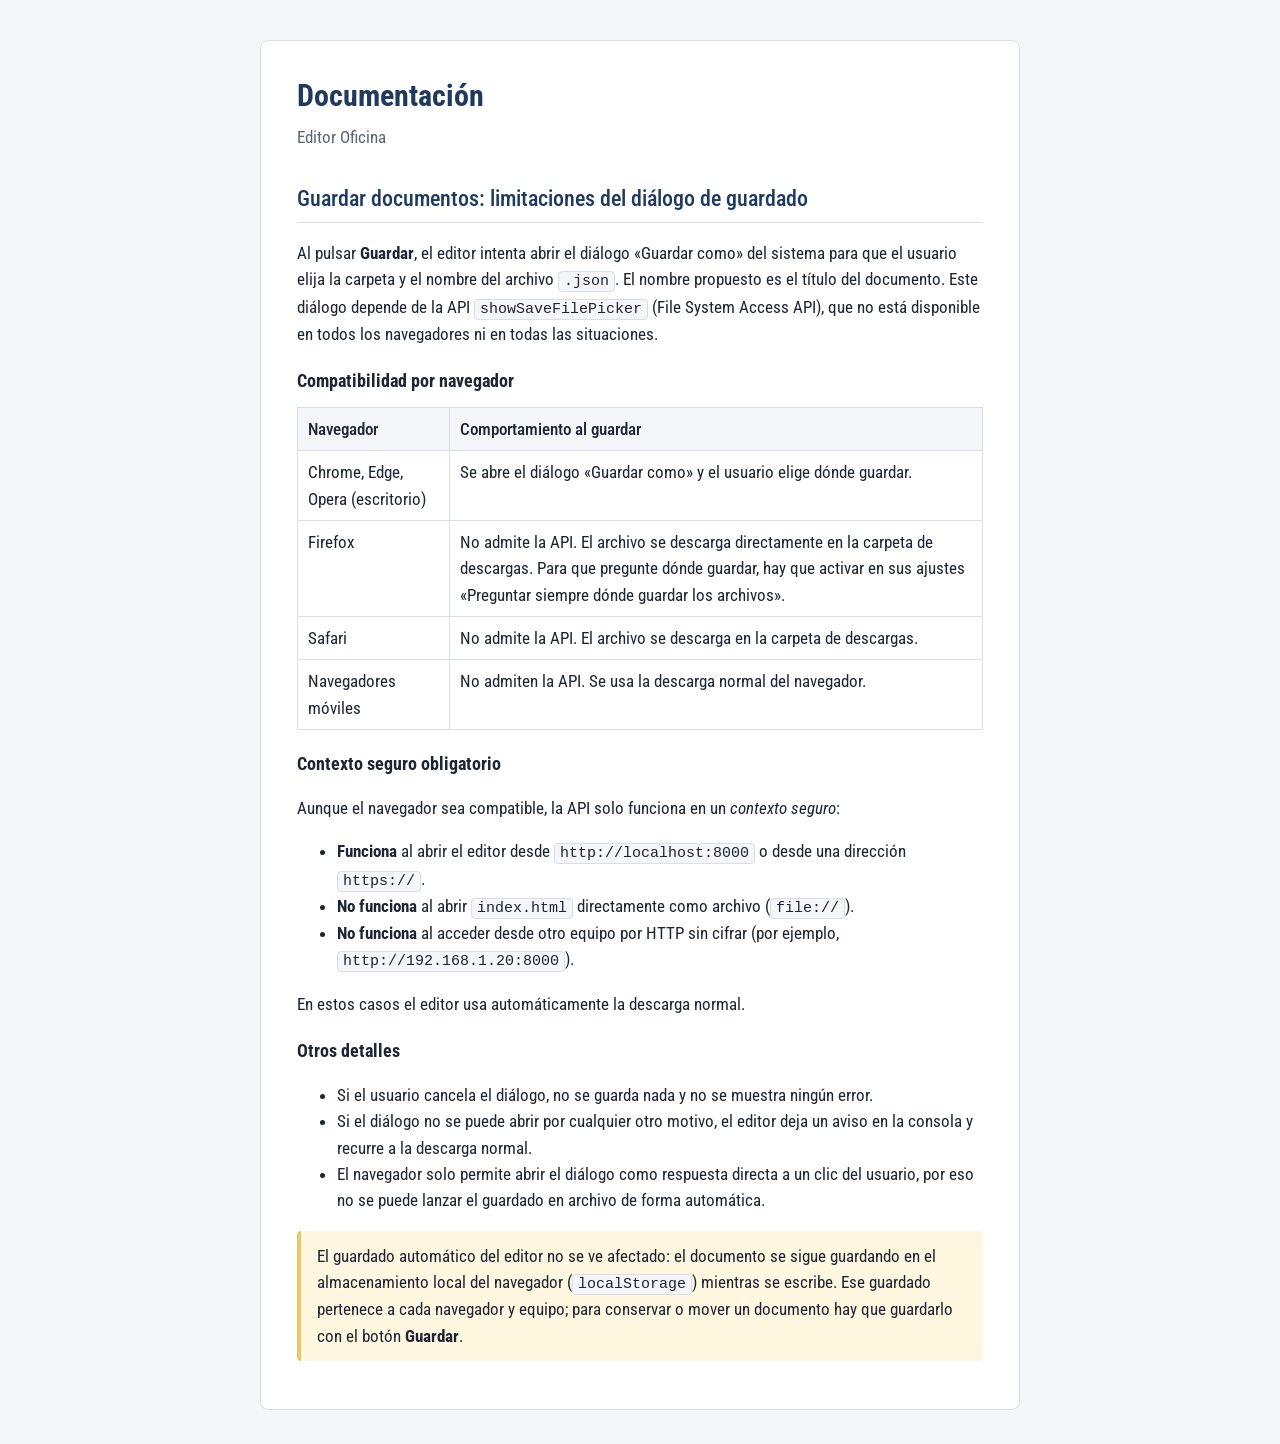
==== documentacion.html @ cab3ac19 "Funcionalidad menú GUARDAR" ====
<!DOCTYPE html>
<html lang="es">
<head>
    <meta charset="UTF-8">
    <meta name="viewport" content="width=device-width, initial-scale=1.0">
    <title>Documentación · Oficina</title>
    <link rel="preconnect" href="https://fonts.googleapis.com">
    <link rel="preconnect" href="https://fonts.gstatic.com" crossorigin>
    <link href="https://fonts.googleapis.com/css2?family=Roboto+Condensed:wght@300;400;500;700&display=swap" rel="stylesheet">
    <style>
        :root {
            --ink: #1d2433;
            --muted: #5b6475;
            --navy: #1f3a5f;
            --line: #d9dee7;
            --bg: #f4f6f9;
            --card: #ffffff;
            --note: #fff7e0;
            --note-line: #e8c96a;
        }

        * { box-sizing: border-box; }

        body {
            margin: 0;
            padding: 40px 16px;
            background: var(--bg);
            color: var(--ink);
            font-family: "Roboto Condensed", Arial, sans-serif;
            font-size: 17px;
            line-height: 1.55;
        }

        main {
            max-width: 760px;
            margin: 0 auto;
            padding: 32px 36px;
            background: var(--card);
            border: 1px solid var(--line);
            border-radius: 8px;
        }

        h1 {
            margin: 0 0 4px;
            color: var(--navy);
            font-size: 30px;
            font-weight: 700;
        }

        h2 {
            margin: 32px 0 8px;
            padding-bottom: 6px;
            border-bottom: 1px solid var(--line);
            color: var(--navy);
            font-size: 22px;
            font-weight: 500;
        }

        h3 {
            margin: 20px 0 6px;
            font-size: 18px;
            font-weight: 700;
        }

        .subtitle { margin: 0; color: var(--muted); }

        code {
            padding: 1px 5px;
            background: var(--bg);
            border: 1px solid var(--line);
            border-radius: 4px;
            font-size: 15px;
        }

        table {
            width: 100%;
            margin: 12px 0;
            border-collapse: collapse;
        }

        th, td {
            padding: 8px 10px;
            border: 1px solid var(--line);
            text-align: left;
            vertical-align: top;
        }

        th { background: var(--bg); font-weight: 500; }

        .note {
            margin: 16px 0;
            padding: 12px 16px;
            background: var(--note);
            border-left: 4px solid var(--note-line);
            border-radius: 4px;
        }

        @media (max-width: 680px) {
            body { padding: 16px; }
            main { padding: 20px 18px; }
        }
    </style>
</head>
<body>
    <main>
        <h1>Documentación</h1>
        <p class="subtitle">Editor Oficina</p>

        <h2>Guardar documentos: limitaciones del diálogo de guardado</h2>
        <p>
            Al pulsar <strong>Guardar</strong>, el editor intenta abrir el diálogo «Guardar como» del sistema
            para que el usuario elija la carpeta y el nombre del archivo <code>.json</code>. El nombre propuesto
            es el título del documento. Este diálogo depende de la API <code>showSaveFilePicker</code>
            (File System Access API), que no está disponible en todos los navegadores ni en todas las situaciones.
        </p>

        <h3>Compatibilidad por navegador</h3>
        <table>
            <thead>
                <tr>
                    <th>Navegador</th>
                    <th>Comportamiento al guardar</th>
                </tr>
            </thead>
            <tbody>
                <tr>
                    <td>Chrome, Edge, Opera (escritorio)</td>
                    <td>Se abre el diálogo «Guardar como» y el usuario elige dónde guardar.</td>
                </tr>
                <tr>
                    <td>Firefox</td>
                    <td>
                        No admite la API. El archivo se descarga directamente en la carpeta de descargas.
                        Para que pregunte dónde guardar, hay que activar en sus ajustes
                        «Preguntar siempre dónde guardar los archivos».
                    </td>
                </tr>
                <tr>
                    <td>Safari</td>
                    <td>No admite la API. El archivo se descarga en la carpeta de descargas.</td>
                </tr>
                <tr>
                    <td>Navegadores móviles</td>
                    <td>No admiten la API. Se usa la descarga normal del navegador.</td>
                </tr>
            </tbody>
        </table>

        <h3>Contexto seguro obligatorio</h3>
        <p>
            Aunque el navegador sea compatible, la API solo funciona en un <em>contexto seguro</em>:
        </p>
        <ul>
            <li><strong>Funciona</strong> al abrir el editor desde <code>http://localhost:8000</code> o desde una dirección <code>https://</code>.</li>
            <li><strong>No funciona</strong> al abrir <code>index.html</code> directamente como archivo (<code>file://</code>).</li>
            <li><strong>No funciona</strong> al acceder desde otro equipo por HTTP sin cifrar (por ejemplo, <code>http://192.168.1.20:8000</code>).</li>
        </ul>
        <p>En estos casos el editor usa automáticamente la descarga normal.</p>

        <h3>Otros detalles</h3>
        <ul>
            <li>Si el usuario cancela el diálogo, no se guarda nada y no se muestra ningún error.</li>
            <li>
                Si el diálogo no se puede abrir por cualquier otro motivo, el editor deja un aviso en la consola
                y recurre a la descarga normal.
            </li>
            <li>
                El navegador solo permite abrir el diálogo como respuesta directa a un clic del usuario,
                por eso no se puede lanzar el guardado en archivo de forma automática.
            </li>
        </ul>

        <div class="note">
            El guardado automático del editor no se ve afectado: el documento se sigue guardando en el
            almacenamiento local del navegador (<code>localStorage</code>) mientras se escribe. Ese guardado
            pertenece a cada navegador y equipo; para conservar o mover un documento hay que guardarlo con el botón <strong>Guardar</strong>.
        </div>
    </main>
</body>
</html>
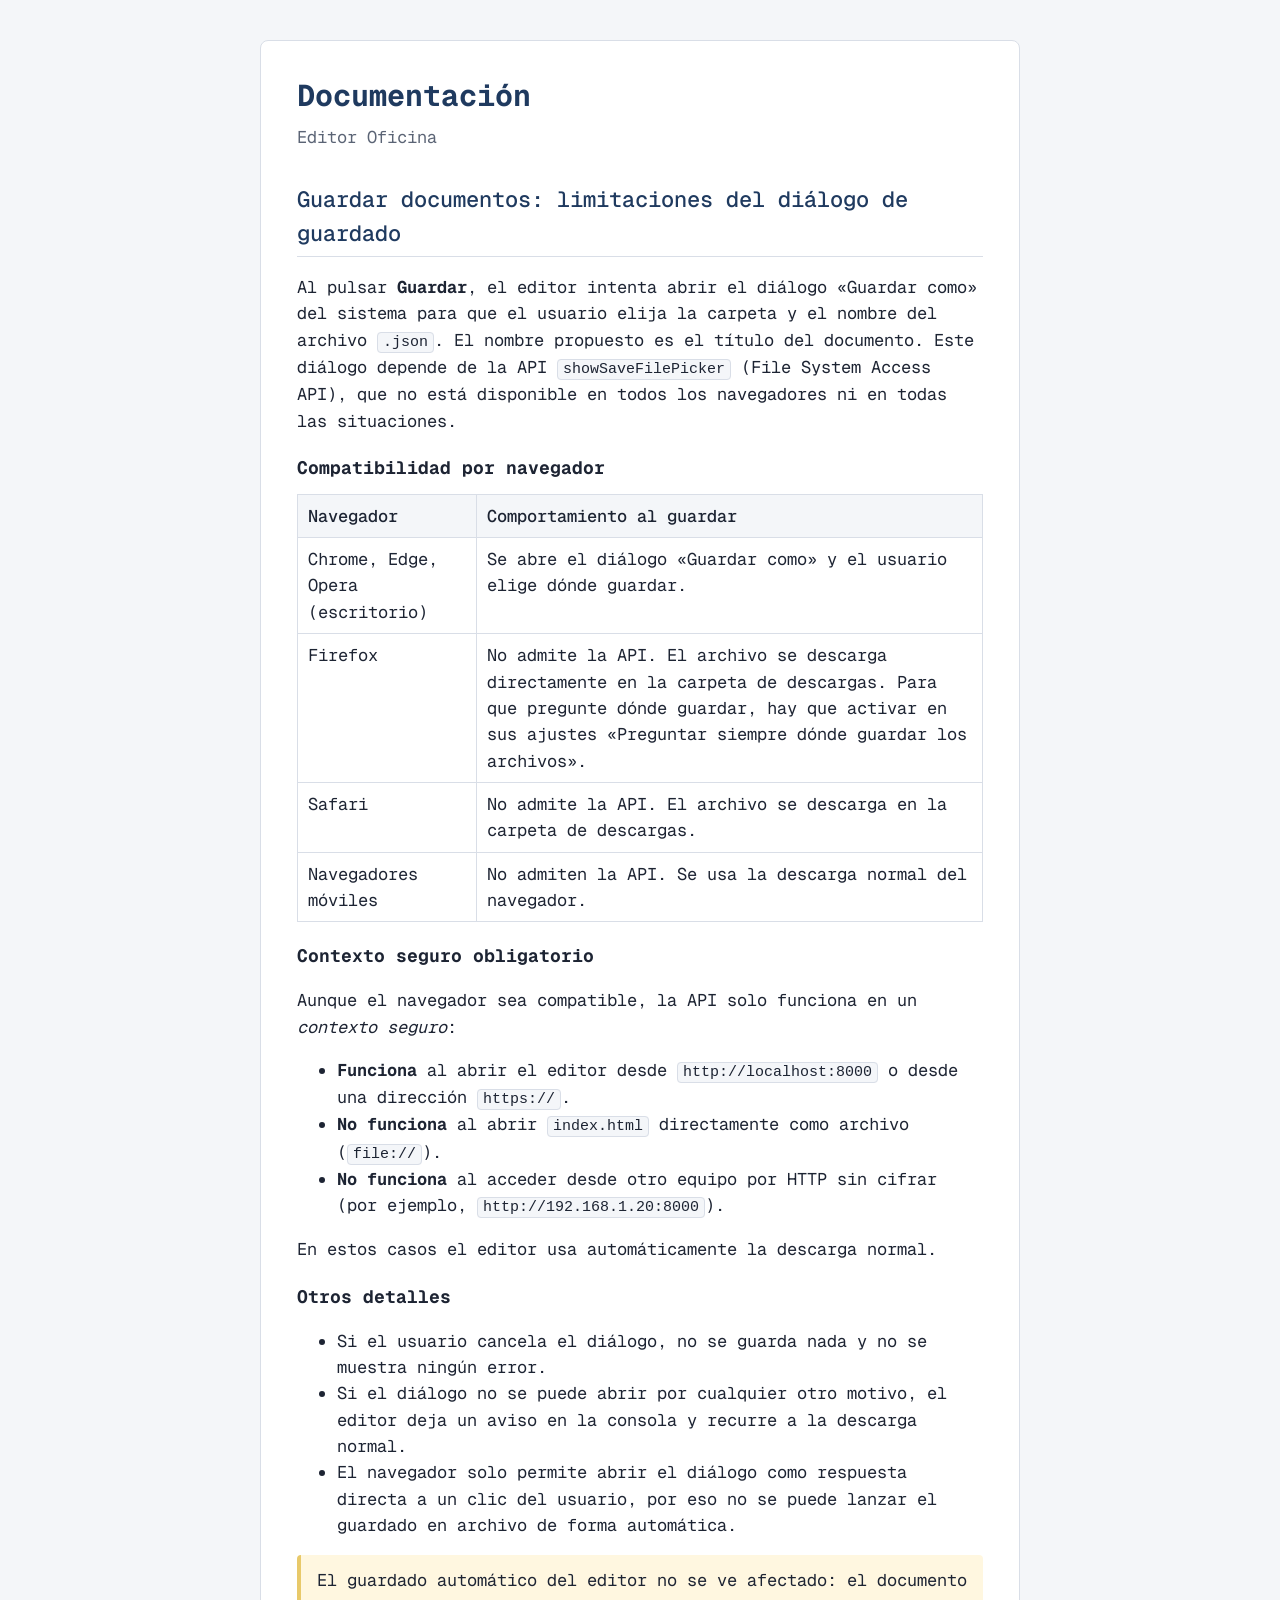
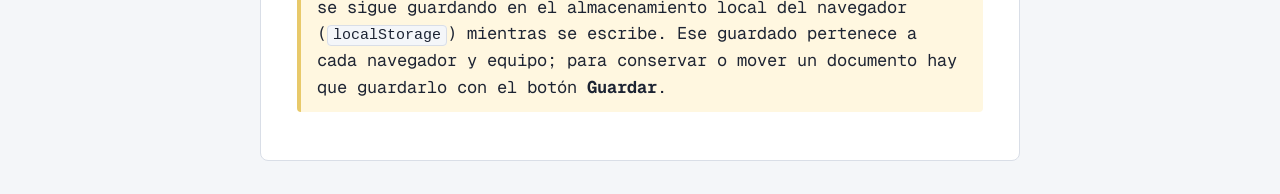
==== commit 2054912f: "Añade Geist Mono Co-authored-by: Copilot <223556219+Copilot@users.noreply.github.com>" ====
--- a/documentacion.html
+++ b/documentacion.html
@@ -6,7 +6,7 @@
     <title>Documentación · Oficina</title>
     <link rel="preconnect" href="https://fonts.googleapis.com">
     <link rel="preconnect" href="https://fonts.gstatic.com" crossorigin>
-    <link href="https://fonts.googleapis.com/css2?family=Roboto+Condensed:wght@300;400;500;700&display=swap" rel="stylesheet">
+    <link href="https://fonts.googleapis.com/css2?family=Geist+Mono:wght@300..600&display=swap" rel="stylesheet">
     <style>
         :root {
             --ink: #1d2433;
@@ -26,7 +26,7 @@
             padding: 40px 16px;
             background: var(--bg);
             color: var(--ink);
-            font-family: "Roboto Condensed", Arial, sans-serif;
+            font-family: "Geist Mono", Arial, sans-serif;
             font-size: 17px;
             line-height: 1.55;
         }
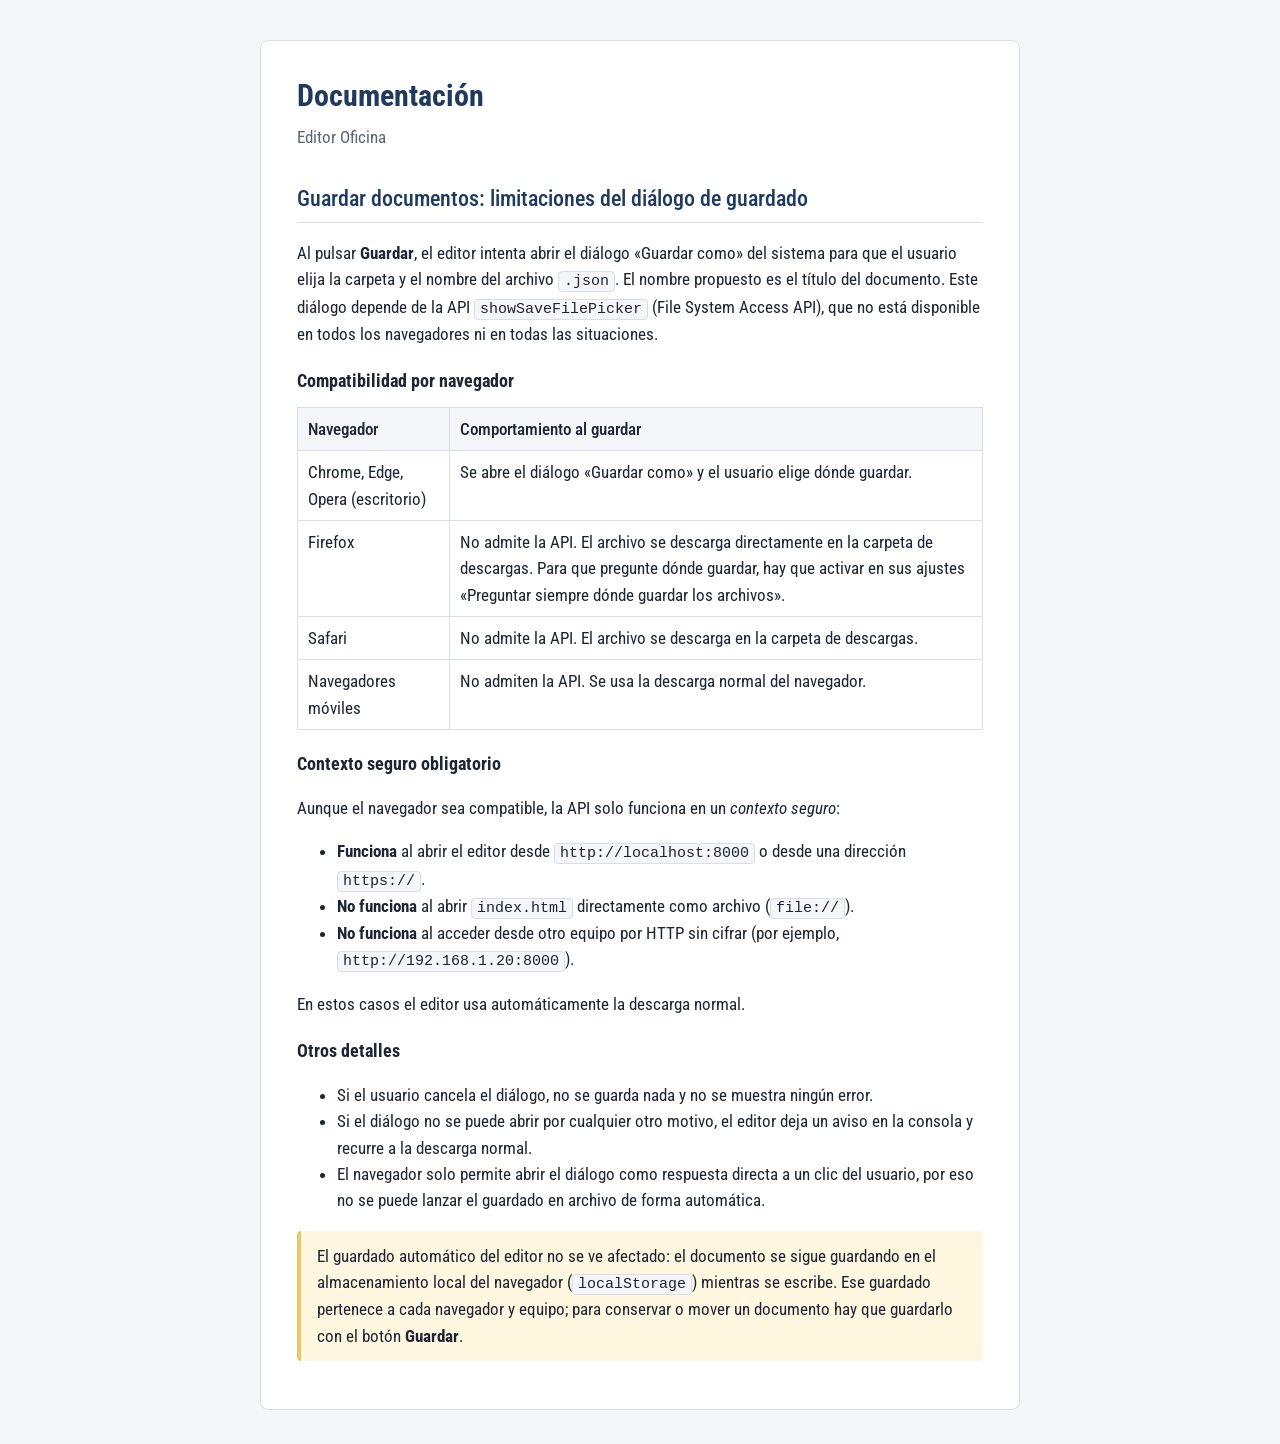
==== commit 30fae9c7: "Revert "Añade Geist Mono" This reverts commit 2054912f239e8f2f0d972bc335e85a71b45bb54e." ====
--- a/documentacion.html
+++ b/documentacion.html
@@ -6,7 +6,7 @@
     <title>Documentación · Oficina</title>
     <link rel="preconnect" href="https://fonts.googleapis.com">
     <link rel="preconnect" href="https://fonts.gstatic.com" crossorigin>
-    <link href="https://fonts.googleapis.com/css2?family=Geist+Mono:wght@300..600&display=swap" rel="stylesheet">
+    <link href="https://fonts.googleapis.com/css2?family=Roboto+Condensed:wght@300;400;500;700&display=swap" rel="stylesheet">
     <style>
         :root {
             --ink: #1d2433;
@@ -26,7 +26,7 @@
             padding: 40px 16px;
             background: var(--bg);
             color: var(--ink);
-            font-family: "Geist Mono", Arial, sans-serif;
+            font-family: "Roboto Condensed", Arial, sans-serif;
             font-size: 17px;
             line-height: 1.55;
         }
